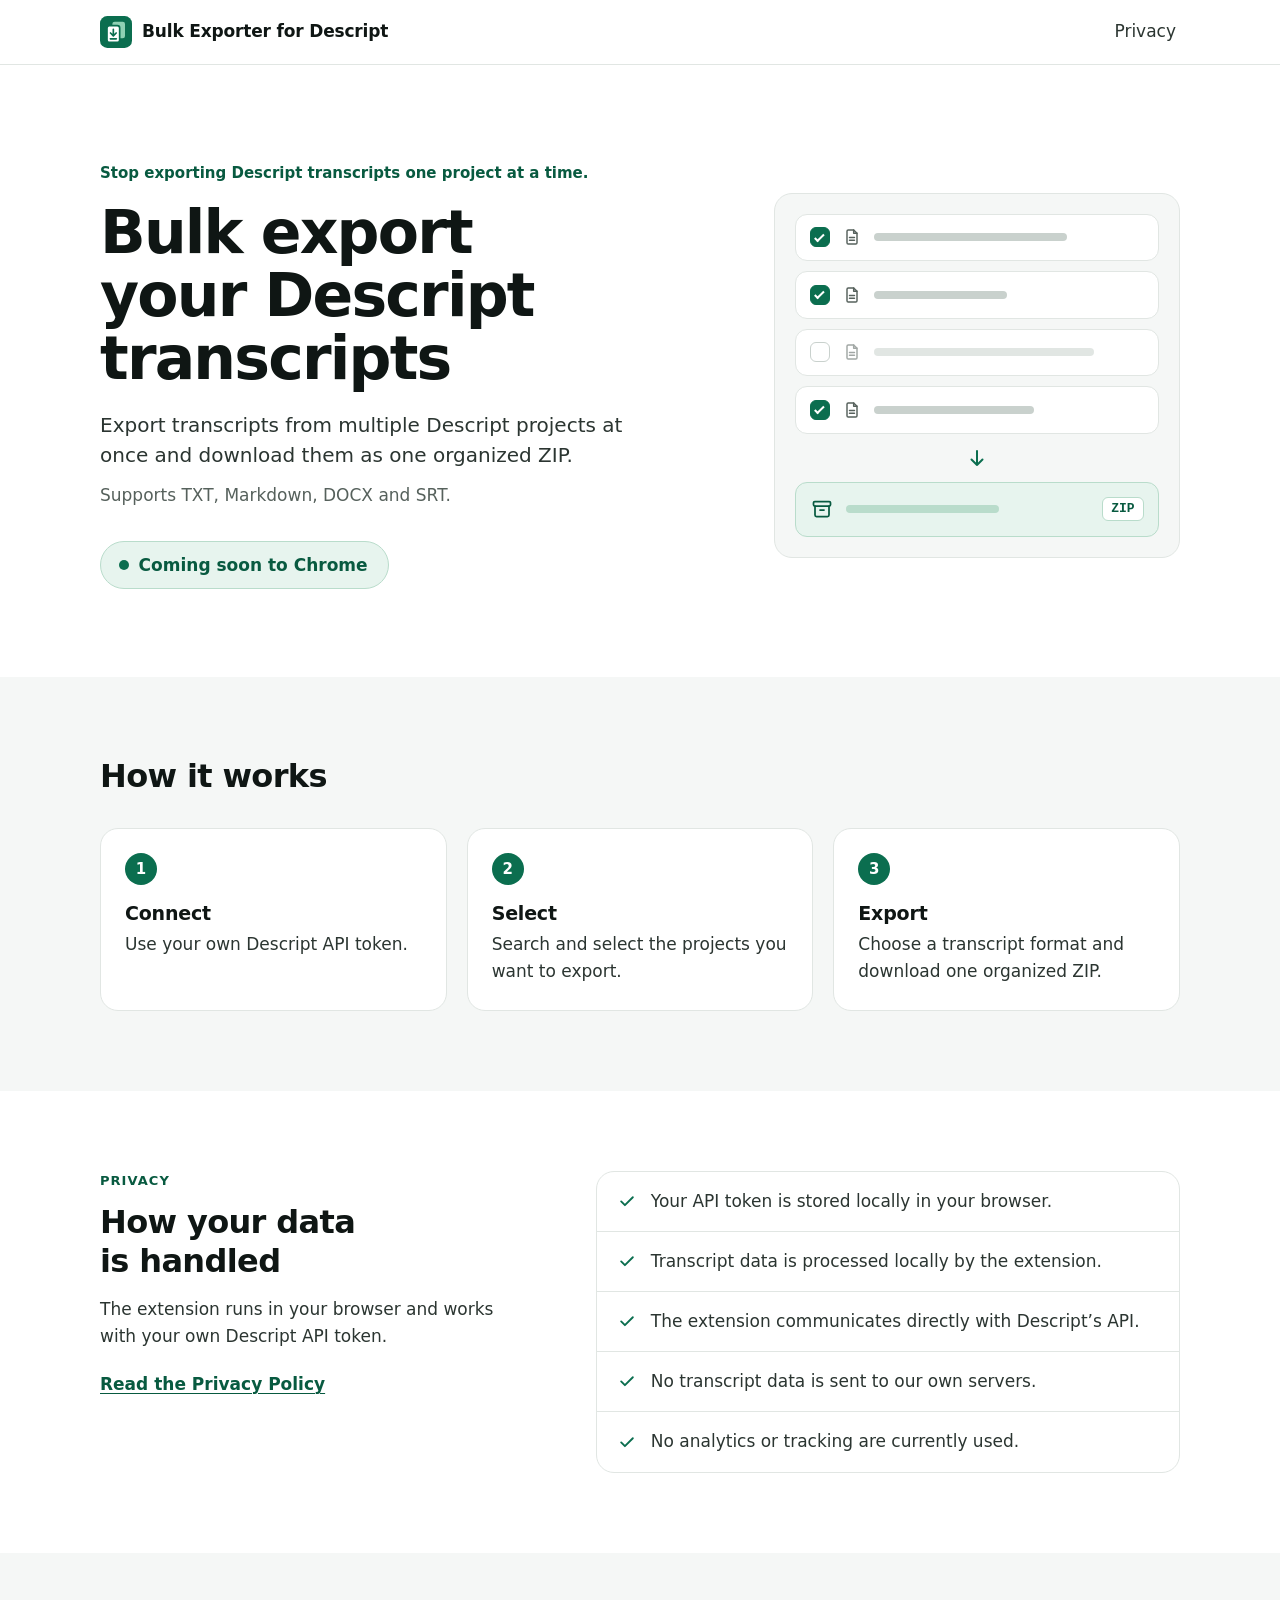
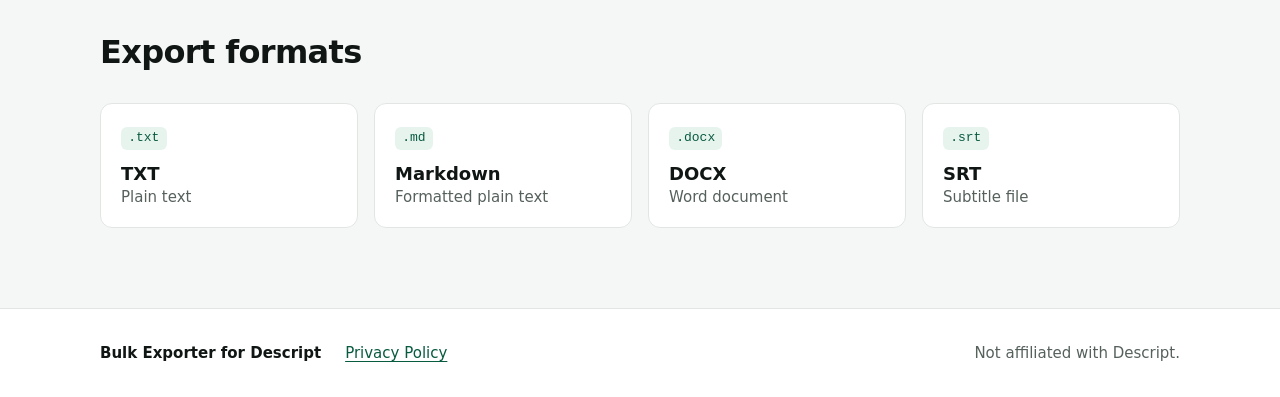
==== index.html @ dbeac1ea "Add Bulk Exporter product website" ====
<!doctype html>
<html lang="en">
<head>
  <meta charset="utf-8">
  <meta name="viewport" content="width=device-width, initial-scale=1">
  <title>Bulk Exporter for Descript — Bulk Transcript Export</title>
  <meta name="description" content="Export transcripts from multiple Descript projects at once to TXT, Markdown, DOCX or SRT.">
  <meta property="og:type" content="website">
  <meta property="og:site_name" content="Bulk Exporter for Descript">
  <meta property="og:title" content="Bulk Exporter for Descript — Bulk Transcript Export">
  <meta property="og:description" content="Export transcripts from multiple Descript projects at once to TXT, Markdown, DOCX or SRT.">
  <meta property="og:url" content="https://distortion0.github.io/bulk-exporter-site/">
  <meta property="og:locale" content="en_US">
  <link rel="icon" type="image/svg+xml" href="assets/brand-mark.svg">
  <link rel="stylesheet" href="styles.css">
</head>
<body>
  <a class="skip-link" href="#main">Skip to content</a>

  <svg class="sprite" aria-hidden="true" focusable="false">
    <symbol id="icon-check" viewBox="0 0 24 24">
      <path d="M5 12.5l4.5 4.5L19 7.5"/>
    </symbol>
    <symbol id="icon-doc" viewBox="0 0 24 24">
      <path d="M7.5 3.5H14l4 4V19a1.5 1.5 0 0 1-1.5 1.5h-9A1.5 1.5 0 0 1 6 19V5a1.5 1.5 0 0 1 1.5-1.5Z"/>
      <path d="M14 3.5v4h4M9 12.5h6M9 16h6"/>
    </symbol>
    <symbol id="icon-zip" viewBox="0 0 24 24">
      <rect x="3.5" y="4.5" width="17" height="4.5" rx="1.25"/>
      <path d="M5 9v9a1.5 1.5 0 0 0 1.5 1.5h11A1.5 1.5 0 0 0 19 18V9M10 13h4"/>
    </symbol>
    <symbol id="icon-arrow-down" viewBox="0 0 24 24">
      <path d="M12 5v14M6.5 13.5 12 19l5.5-5.5"/>
    </symbol>
  </svg>

  <header class="site-header">
    <div class="container header-inner">
      <a class="brand" href="index.html" aria-current="page">
        <img src="assets/brand-mark.svg" alt="" width="32" height="32">
        <span>Bulk Exporter for Descript</span>
      </a>
      <nav aria-label="Primary">
        <a class="nav-link" href="privacy.html">Privacy</a>
      </nav>
    </div>
  </header>

  <main id="main">
    <section class="hero" aria-labelledby="hero-title">
      <div class="container hero-inner">
        <div>
          <p class="kicker">Stop exporting Descript transcripts one project at a time.</p>
          <h1 id="hero-title">Bulk export your Descript transcripts</h1>
          <p class="hero-lead">Export transcripts from multiple Descript projects at once and download them as one organized ZIP.</p>
          <p class="hero-formats">Supports TXT, Markdown, DOCX and SRT.</p>
          <p class="status"><span class="status-dot" aria-hidden="true"></span>Coming soon to Chrome</p>
        </div>

        <div class="hero-visual" aria-hidden="true">
          <div class="pick is-on">
            <span class="pick-box"></span>
            <svg class="icon pick-icon"><use href="#icon-doc"/></svg>
            <span class="bar bar--w1"></span>
          </div>
          <div class="pick is-on">
            <span class="pick-box"></span>
            <svg class="icon pick-icon"><use href="#icon-doc"/></svg>
            <span class="bar bar--w2"></span>
          </div>
          <div class="pick">
            <span class="pick-box"></span>
            <svg class="icon pick-icon"><use href="#icon-doc"/></svg>
            <span class="bar bar--w3"></span>
          </div>
          <div class="pick is-on">
            <span class="pick-box"></span>
            <svg class="icon pick-icon"><use href="#icon-doc"/></svg>
            <span class="bar bar--w4"></span>
          </div>
          <div class="flow">
            <svg class="icon"><use href="#icon-arrow-down"/></svg>
          </div>
          <div class="zip">
            <svg class="icon"><use href="#icon-zip"/></svg>
            <span class="bar"></span>
            <span class="zip-tag">ZIP</span>
          </div>
        </div>
      </div>
    </section>

    <section class="section section--subtle" aria-labelledby="how-title">
      <div class="container">
        <h2 id="how-title">How it works</h2>
        <ol class="steps" role="list">
          <li class="step">
            <span class="step-num" aria-hidden="true">1</span>
            <h3>Connect</h3>
            <p>Use your own Descript API token.</p>
          </li>
          <li class="step">
            <span class="step-num" aria-hidden="true">2</span>
            <h3>Select</h3>
            <p>Search and select the projects you want to export.</p>
          </li>
          <li class="step">
            <span class="step-num" aria-hidden="true">3</span>
            <h3>Export</h3>
            <p>Choose a transcript format and download one organized ZIP.</p>
          </li>
        </ol>
      </div>
    </section>

    <section class="section" aria-labelledby="privacy-title">
      <div class="container split">
        <div>
          <p class="eyebrow">Privacy</p>
          <h2 id="privacy-title">How your data is handled</h2>
          <p class="split-lead">The extension runs in your browser and works with your own Descript API token.</p>
          <p class="split-link"><a href="privacy.html">Read the Privacy Policy</a></p>
        </div>
        <ul class="facts" role="list">
          <li>
            <svg class="icon" aria-hidden="true" focusable="false"><use href="#icon-check"/></svg>
            <span>Your API token is stored locally in your browser.</span>
          </li>
          <li>
            <svg class="icon" aria-hidden="true" focusable="false"><use href="#icon-check"/></svg>
            <span>Transcript data is processed locally by the extension.</span>
          </li>
          <li>
            <svg class="icon" aria-hidden="true" focusable="false"><use href="#icon-check"/></svg>
            <span>The extension communicates directly with Descript’s API.</span>
          </li>
          <li>
            <svg class="icon" aria-hidden="true" focusable="false"><use href="#icon-check"/></svg>
            <span>No transcript data is sent to our own servers.</span>
          </li>
          <li>
            <svg class="icon" aria-hidden="true" focusable="false"><use href="#icon-check"/></svg>
            <span>No analytics or tracking are currently used.</span>
          </li>
        </ul>
      </div>
    </section>

    <section class="section section--subtle" aria-labelledby="formats-title">
      <div class="container">
        <h2 id="formats-title">Export formats</h2>
        <ul class="formats" role="list">
          <li class="format">
            <span class="format-ext" aria-hidden="true">.txt</span>
            <span class="format-name">TXT</span>
            <span class="format-desc">Plain text</span>
          </li>
          <li class="format">
            <span class="format-ext" aria-hidden="true">.md</span>
            <span class="format-name">Markdown</span>
            <span class="format-desc">Formatted plain text</span>
          </li>
          <li class="format">
            <span class="format-ext" aria-hidden="true">.docx</span>
            <span class="format-name">DOCX</span>
            <span class="format-desc">Word document</span>
          </li>
          <li class="format">
            <span class="format-ext" aria-hidden="true">.srt</span>
            <span class="format-name">SRT</span>
            <span class="format-desc">Subtitle file</span>
          </li>
        </ul>
      </div>
    </section>
  </main>

  <footer class="site-footer">
    <div class="container footer-inner">
      <p class="footer-name">Bulk Exporter for Descript</p>
      <p><a href="privacy.html">Privacy Policy</a></p>
      <p class="footer-note">Not affiliated with Descript.</p>
    </div>
  </footer>
</body>
</html>
---- styles.css ----
/* Bulk Exporter for Descript — site styles */

:root {
  color-scheme: light;

  --bg: #ffffff;
  --bg-subtle: #f5f7f6;
  --ink: #0f1614;
  --text: #2b3531;
  --muted: #56615c;
  --line: #e1e6e3;
  --line-strong: #c9d1cd;
  --accent: #0b6e4f;
  --accent-strong: #085a40;
  --accent-soft: #e7f4ee;
  --accent-line: #b9dccb;

  --radius-sm: 6px;
  --radius: 12px;
  --radius-lg: 18px;
  --container: 1080px;

  --font-sans: system-ui, -apple-system, "Segoe UI", Roboto, "Helvetica Neue", Arial, sans-serif;
  --font-mono: ui-monospace, SFMono-Regular, Menlo, Consolas, "Liberation Mono", monospace;
}

/* Base */

*,
*::before,
*::after {
  box-sizing: border-box;
}

html {
  -webkit-text-size-adjust: 100%;
  text-size-adjust: 100%;
}

body {
  margin: 0;
  background: var(--bg);
  color: var(--text);
  font-family: var(--font-sans);
  font-size: 1.0625rem;
  line-height: 1.6;
  -webkit-font-smoothing: antialiased;
}

h1,
h2,
h3,
p,
ul,
ol {
  margin: 0;
}

h1,
h2,
h3 {
  color: var(--ink);
  font-weight: 700;
  text-wrap: balance;
}

h1 {
  font-size: clamp(2.25rem, 1.4rem + 3.6vw, 3.75rem);
  line-height: 1.05;
  letter-spacing: -0.03em;
}

h2 {
  font-size: clamp(1.5rem, 1.2rem + 1.4vw, 2rem);
  line-height: 1.2;
  letter-spacing: -0.02em;
}

h3 {
  font-size: 1.1875rem;
  line-height: 1.3;
  letter-spacing: -0.01em;
}

img,
svg {
  display: block;
  max-width: 100%;
}

a {
  color: var(--accent-strong);
  text-decoration-thickness: 1px;
  text-underline-offset: 0.18em;
  transition: color 0.15s ease;
}

a:hover {
  color: var(--ink);
}

:focus-visible {
  outline: 3px solid var(--accent);
  outline-offset: 3px;
  border-radius: 4px;
}

code {
  font-family: var(--font-mono);
  font-size: 0.9em;
  padding: 0.1em 0.35em;
  background: var(--bg-subtle);
  border: 1px solid var(--line);
  border-radius: var(--radius-sm);
  overflow-wrap: anywhere;
}

.container {
  width: min(100% - 2.5rem, var(--container));
  margin-inline: auto;
}

.container--narrow {
  --container: 720px;
}

.skip-link {
  position: absolute;
  top: -4rem;
  left: 1rem;
  z-index: 10;
  padding: 0.6rem 1rem;
  background: var(--ink);
  color: #ffffff;
  border-radius: var(--radius-sm);
}

.skip-link:hover {
  color: #ffffff;
}

.skip-link:focus {
  top: 1rem;
}

.sprite {
  position: absolute;
  width: 0;
  height: 0;
  overflow: hidden;
}

.icon {
  fill: none;
  stroke: currentColor;
  stroke-width: 1.75;
  stroke-linecap: round;
  stroke-linejoin: round;
}

/* Header */

.site-header {
  border-bottom: 1px solid var(--line);
}

.header-inner {
  display: flex;
  align-items: center;
  justify-content: space-between;
  gap: 1rem;
  min-height: 4rem;
}

.brand {
  display: inline-flex;
  align-items: center;
  gap: 0.625rem;
  min-width: 0;
  color: var(--ink);
  font-weight: 600;
  line-height: 1.25;
  letter-spacing: -0.01em;
  text-decoration: none;
}

.brand img {
  flex: none;
  width: 2rem;
  height: 2rem;
}

.nav-link {
  padding: 0.5rem 0.25rem;
  color: var(--text);
  font-weight: 500;
  text-decoration: none;
}

.nav-link:hover {
  color: var(--accent-strong);
  text-decoration: underline;
}

.nav-link[aria-current="page"] {
  color: var(--ink);
  text-decoration: underline;
  text-decoration-thickness: 2px;
  text-underline-offset: 0.35em;
}

/* Hero */

.hero {
  padding: clamp(3rem, 8vw, 6rem) 0 clamp(3rem, 8vw, 5.5rem);
}

.hero-inner {
  display: grid;
  grid-template-columns: minmax(0, 1.2fr) minmax(0, 0.8fr);
  gap: clamp(2rem, 5vw, 4.5rem);
  align-items: center;
}

.kicker {
  margin-bottom: 1rem;
  color: var(--accent-strong);
  font-size: 0.9375rem;
  font-weight: 600;
}

.hero-lead {
  max-width: 34rem;
  margin-top: 1.25rem;
  font-size: clamp(1.0625rem, 1rem + 0.5vw, 1.25rem);
  line-height: 1.5;
}

.hero-formats {
  margin-top: 0.75rem;
  color: var(--muted);
}

.status {
  display: inline-flex;
  align-items: center;
  gap: 0.625rem;
  margin-top: 2rem;
  padding: 0.8rem 1.25rem 0.8rem 1.1rem;
  background: var(--accent-soft);
  border: 1px solid var(--accent-line);
  border-radius: 999px;
  color: var(--accent-strong);
  font-weight: 600;
  line-height: 1.2;
}

.status-dot {
  flex: none;
  width: 0.625rem;
  height: 0.625rem;
  background: var(--accent);
  border-radius: 50%;
}

/* Hero illustration (decorative) */

.hero-visual {
  padding: 1.25rem;
  background: var(--bg-subtle);
  border: 1px solid var(--line);
  border-radius: var(--radius-lg);
}

.pick {
  display: flex;
  align-items: center;
  gap: 0.75rem;
  padding: 0.8rem 0.9rem;
  background: var(--bg);
  border: 1px solid var(--line);
  border-radius: var(--radius);
}

.pick + .pick {
  margin-top: 0.625rem;
}

.pick-box {
  display: grid;
  flex: none;
  place-items: center;
  width: 1.25rem;
  height: 1.25rem;
  border: 1.5px solid var(--line-strong);
  border-radius: var(--radius-sm);
}

.pick.is-on .pick-box {
  background: var(--accent);
  border-color: var(--accent);
}

.pick.is-on .pick-box::after {
  content: "";
  width: 0.32rem;
  height: 0.6rem;
  border: solid #ffffff;
  border-width: 0 2px 2px 0;
  transform: translateY(-1px) rotate(45deg);
}

.pick-icon {
  flex: none;
  width: 1.25rem;
  height: 1.25rem;
  color: var(--muted);
}

.bar {
  height: 0.5rem;
  background: var(--line-strong);
  border-radius: 999px;
}

.bar--w1 { width: 58%; }
.bar--w2 { width: 40%; }
.bar--w3 { width: 66%; }
.bar--w4 { width: 48%; }

.pick:not(.is-on) .pick-icon,
.pick:not(.is-on) .bar {
  opacity: 0.55;
}

.flow {
  display: grid;
  place-items: center;
  padding: 0.75rem 0;
  color: var(--accent);
}

.flow svg {
  width: 1.5rem;
  height: 1.5rem;
  stroke-width: 2;
}

.zip {
  display: flex;
  align-items: center;
  gap: 0.75rem;
  padding: 0.9rem;
  background: var(--accent-soft);
  border: 1px solid var(--accent-line);
  border-radius: var(--radius);
  color: var(--accent-strong);
}

.zip svg {
  flex: none;
  width: 1.5rem;
  height: 1.5rem;
}

.zip .bar {
  width: 46%;
  background: var(--accent-line);
}

.zip-tag {
  margin-left: auto;
  padding: 0.2rem 0.5rem;
  background: var(--bg);
  border: 1px solid var(--accent-line);
  border-radius: var(--radius-sm);
  font-family: var(--font-mono);
  font-size: 0.8125rem;
  font-weight: 600;
  line-height: 1.2;
}

/* Sections */

.section {
  padding: clamp(3rem, 7vw, 5rem) 0;
}

.section--subtle {
  background: var(--bg-subtle);
}

.eyebrow {
  margin-bottom: 0.75rem;
  color: var(--accent-strong);
  font-size: 0.8125rem;
  font-weight: 600;
  letter-spacing: 0.08em;
  text-transform: uppercase;
}

/* How it works */

.steps {
  display: grid;
  grid-template-columns: repeat(3, minmax(0, 1fr));
  gap: 1.25rem;
  margin-top: 2rem;
  padding: 0;
  list-style: none;
}

.step {
  padding: 1.5rem;
  background: var(--bg);
  border: 1px solid var(--line);
  border-radius: var(--radius-lg);
}

.step-num {
  display: grid;
  place-items: center;
  width: 2rem;
  height: 2rem;
  margin-bottom: 1rem;
  background: var(--accent);
  border-radius: 50%;
  color: #ffffff;
  font-size: 0.9375rem;
  font-weight: 700;
}

.step p {
  margin-top: 0.375rem;
}

/* Privacy summary */

.split {
  display: grid;
  grid-template-columns: minmax(0, 0.85fr) minmax(0, 1.15fr);
  gap: clamp(2rem, 5vw, 4rem);
  align-items: start;
}

.split-lead {
  max-width: 30rem;
  margin-top: 1rem;
}

.split-link {
  margin-top: 1.25rem;
  font-weight: 600;
}

.facts {
  padding: 0;
  border: 1px solid var(--line);
  border-radius: var(--radius-lg);
  list-style: none;
}

.facts li {
  display: flex;
  align-items: flex-start;
  gap: 0.875rem;
  padding: 1rem 1.25rem;
}

.facts li + li {
  border-top: 1px solid var(--line);
}

.facts svg {
  flex: none;
  width: 1.25rem;
  height: 1.25rem;
  margin-top: 0.2rem;
  color: var(--accent);
  stroke-width: 2.25;
}

/* Formats */

.formats {
  display: grid;
  grid-template-columns: repeat(4, minmax(0, 1fr));
  gap: 1rem;
  margin-top: 2rem;
  padding: 0;
  list-style: none;
}

.format {
  padding: 1.125rem 1.25rem;
  background: var(--bg);
  border: 1px solid var(--line);
  border-radius: var(--radius);
}

.format-ext {
  display: inline-block;
  padding: 0.15rem 0.45rem;
  background: var(--accent-soft);
  border-radius: var(--radius-sm);
  color: var(--accent-strong);
  font-family: var(--font-mono);
  font-size: 0.8125rem;
  line-height: 1.4;
}

.format-name {
  display: block;
  margin-top: 0.75rem;
  color: var(--ink);
  font-size: 1.125rem;
  font-weight: 600;
  line-height: 1.3;
}

.format-desc {
  display: block;
  color: var(--muted);
  font-size: 0.9375rem;
}

/* Footer */

.site-footer {
  padding: 2rem 0;
  border-top: 1px solid var(--line);
  color: var(--muted);
  font-size: 0.9375rem;
}

.footer-inner {
  display: flex;
  flex-wrap: wrap;
  align-items: center;
  gap: 0.5rem 1.5rem;
}

.footer-name {
  color: var(--ink);
  font-weight: 600;
}

.footer-note {
  margin-left: auto;
}

/* Privacy Policy page */

.policy {
  padding: clamp(2.5rem, 6vw, 4.5rem) 0 clamp(3rem, 7vw, 5rem);
}

.back-link {
  margin-bottom: 1.75rem;
  font-size: 0.9375rem;
}

.policy h1 {
  font-size: clamp(2rem, 1.5rem + 2.4vw, 3rem);
}

.policy-meta {
  margin-top: 0.875rem;
  color: var(--muted);
}

.policy-body {
  margin-top: 2rem;
}

.policy-body > * + * {
  margin-top: 1rem;
}

.policy-body > h2 {
  margin-top: 2.75rem;
  font-size: 1.375rem;
}

.policy-body ul {
  padding-left: 1.25rem;
}

.policy-body li + li {
  margin-top: 0.5rem;
}

.summary {
  margin-top: 1.75rem;
  padding: 1.25rem 1.5rem;
  background: var(--accent-soft);
  border: 1px solid var(--accent-line);
  border-radius: var(--radius-lg);
}

.summary h2 {
  font-size: 1.0625rem;
  letter-spacing: 0;
}

.summary ul {
  margin-top: 0.625rem;
}

/* Responsive */

@media (max-width: 860px) {
  .hero-inner,
  .split {
    grid-template-columns: minmax(0, 1fr);
  }

  .hero-visual {
    max-width: 30rem;
  }
}

@media (max-width: 720px) {
  .steps {
    grid-template-columns: minmax(0, 1fr);
  }
}

@media (max-width: 640px) {
  .formats {
    grid-template-columns: repeat(2, minmax(0, 1fr));
  }

  .footer-note {
    width: 100%;
    margin-left: 0;
  }
}

@media (max-width: 420px) {
  .brand {
    font-size: 0.9375rem;
  }
}

@media (prefers-reduced-motion: reduce) {
  *,
  *::before,
  *::after {
    transition: none !important;
    animation: none !important;
    scroll-behavior: auto !important;
  }
}
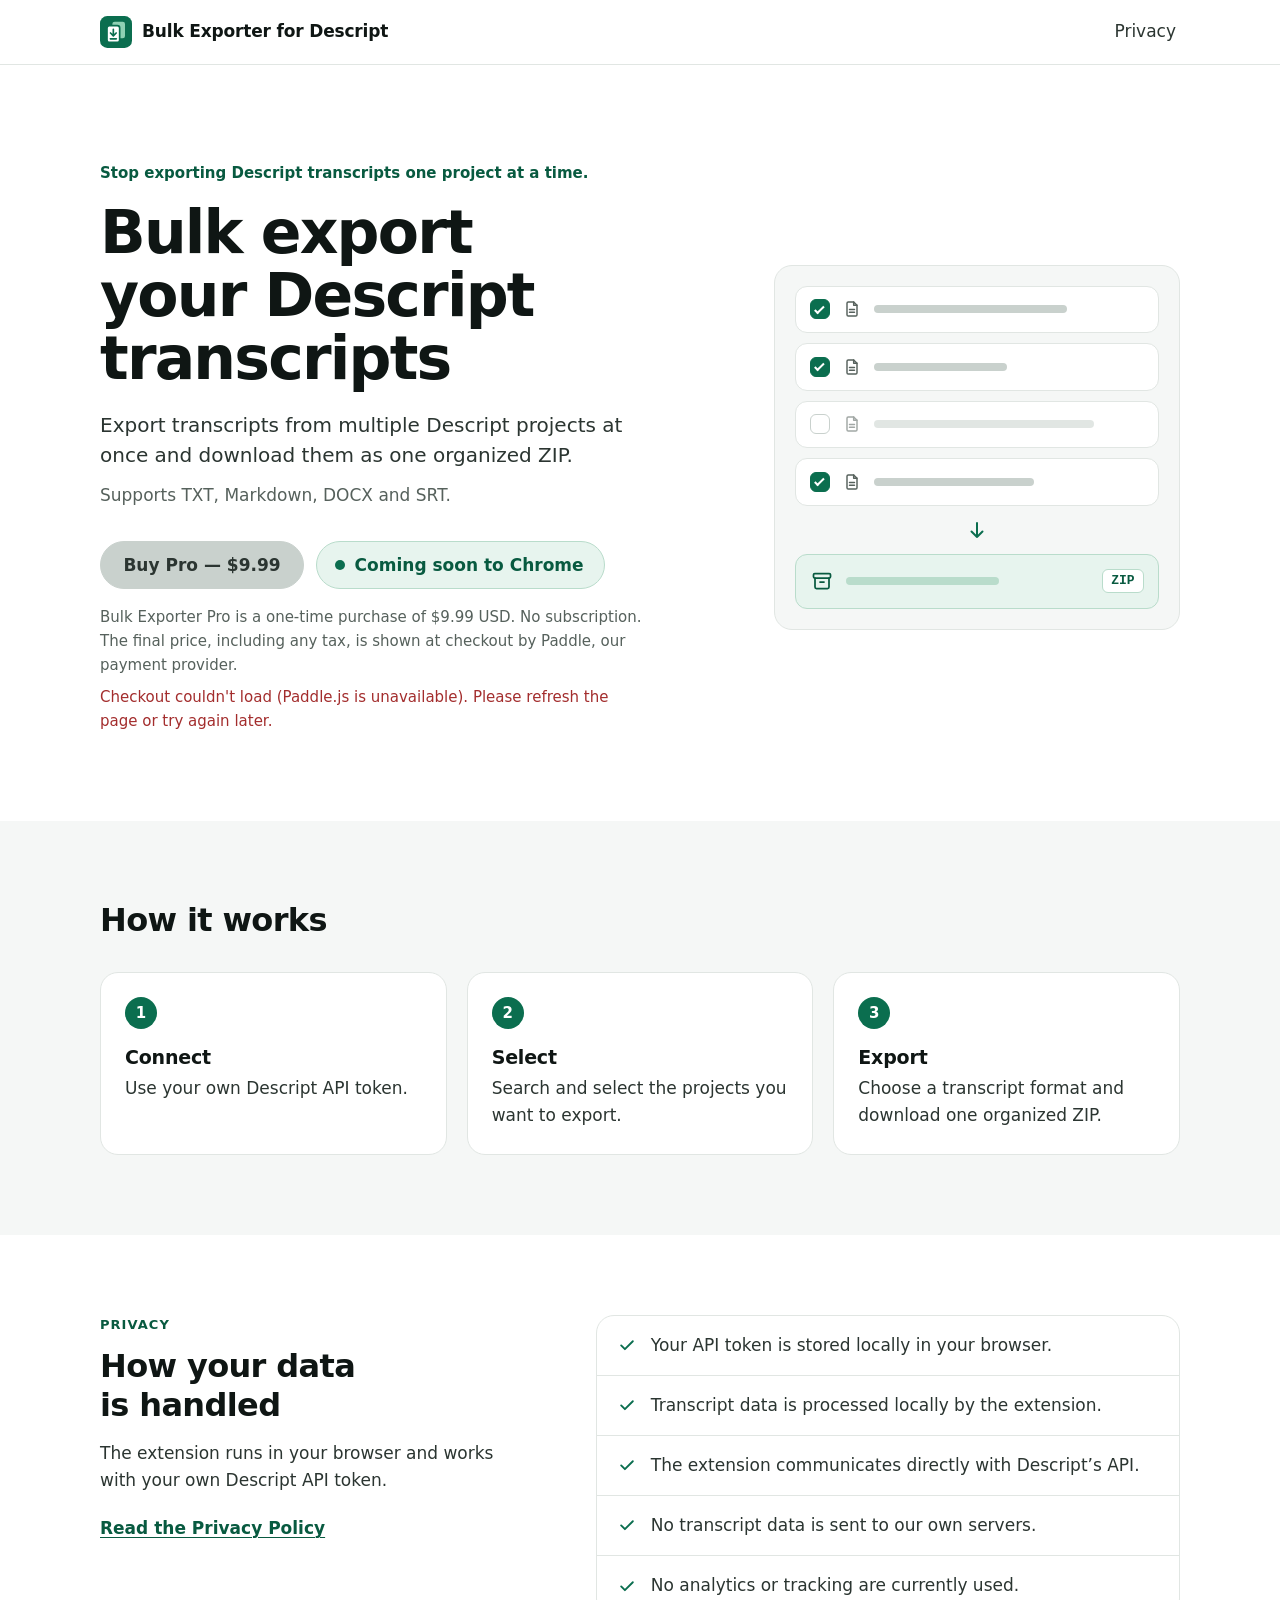
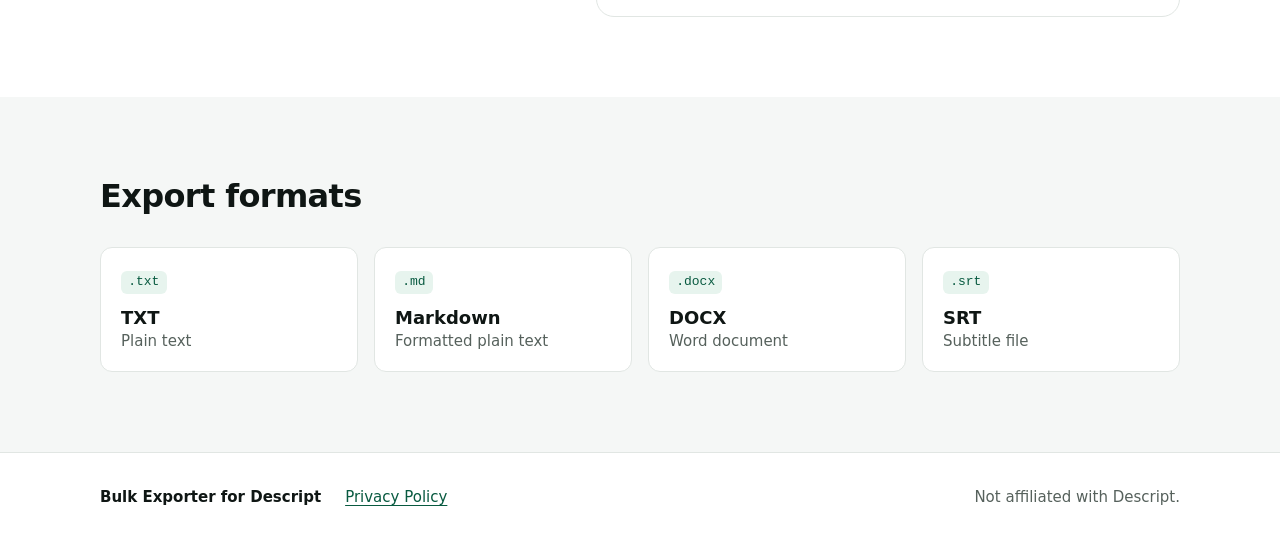
==== commit c8919b2a: "Add Paddle sandbox checkout for Pro Wire up Paddle.js (sandbox) on the landing page with a Buy Pro b" ====
--- a/index.html
+++ b/index.html
@@ -13,6 +13,9 @@
   <meta property="og:locale" content="en_US">
   <link rel="icon" type="image/svg+xml" href="assets/brand-mark.svg">
   <link rel="stylesheet" href="styles.css">
+  <script src="assets/paddle-config.js" defer></script>
+  <script src="https://cdn.paddle.com/paddle/v2/paddle.js" defer></script>
+  <script src="assets/checkout.js" defer></script>
 </head>
 <body>
   <a class="skip-link" href="#main">Skip to content</a>
@@ -54,7 +57,14 @@
           <h1 id="hero-title">Bulk export your Descript transcripts</h1>
           <p class="hero-lead">Export transcripts from multiple Descript projects at once and download them as one organized ZIP.</p>
           <p class="hero-formats">Supports TXT, Markdown, DOCX and SRT.</p>
-          <p class="status"><span class="status-dot" aria-hidden="true"></span>Coming soon to Chrome</p>
+          <div class="hero-actions">
+            <button type="button" id="buy-pro" class="button" disabled aria-describedby="buy-pro-note">Buy Pro — $9.99</button>
+            <p class="status"><span class="status-dot" aria-hidden="true"></span>Coming soon to Chrome</p>
+          </div>
+          <p id="buy-pro-note" class="hero-note">Bulk Exporter Pro is a one-time purchase of $9.99 USD. No subscription. The final price, including any tax, is shown at checkout by Paddle, our payment provider.</p>
+          <p id="checkout-mode" class="checkout-mode" hidden>Test mode: this is a Paddle sandbox checkout. No real payments are taken.</p>
+          <p id="checkout-status" class="checkout-status" role="status" aria-live="polite">Loading checkout…</p>
+          <noscript><p class="checkout-status is-error">JavaScript is required to buy Pro.</p></noscript>
         </div>
 
         <div class="hero-visual" aria-hidden="true">
--- a/styles.css
+++ b/styles.css
@@ -263,6 +263,84 @@
   border-radius: 50%;
 }
 
+/* Pro purchase */
+
+.hero-actions {
+  display: flex;
+  flex-wrap: wrap;
+  align-items: center;
+  gap: 0.75rem;
+  margin-top: 2rem;
+}
+
+.hero-actions .status {
+  margin-top: 0;
+}
+
+.button {
+  display: inline-flex;
+  align-items: center;
+  justify-content: center;
+  padding: 0.8rem 1.4rem;
+  background: var(--accent);
+  border: 1px solid var(--accent);
+  border-radius: 999px;
+  color: #ffffff;
+  font: inherit;
+  font-weight: 600;
+  line-height: 1.2;
+  cursor: pointer;
+  transition: background-color 0.15s ease, border-color 0.15s ease;
+}
+
+.button:hover {
+  background: var(--accent-strong);
+  border-color: var(--accent-strong);
+}
+
+.button:disabled {
+  background: var(--line-strong);
+  border-color: var(--line-strong);
+  color: var(--text);
+  cursor: not-allowed;
+}
+
+.hero-note {
+  max-width: 34rem;
+  margin-top: 1rem;
+  color: var(--muted);
+  font-size: 0.9375rem;
+}
+
+.checkout-mode,
+.checkout-status {
+  max-width: 34rem;
+  margin-top: 0.5rem;
+  color: var(--muted);
+  font-size: 0.9375rem;
+}
+
+.checkout-status.is-error {
+  color: #a32d2d;
+}
+
+.notice {
+  padding: 1.25rem 1.5rem;
+  background: #fdf6e3;
+  border: 1px solid #ecd9a3;
+  border-radius: var(--radius-lg);
+}
+
+.policy-body > .notice h2 {
+  margin-top: 0;
+  font-size: 1.0625rem;
+  letter-spacing: 0;
+}
+
+.notice p {
+  margin-top: 0.5rem;
+}
+
 /* Hero illustration (decorative) */
 
 .hero-visual {
